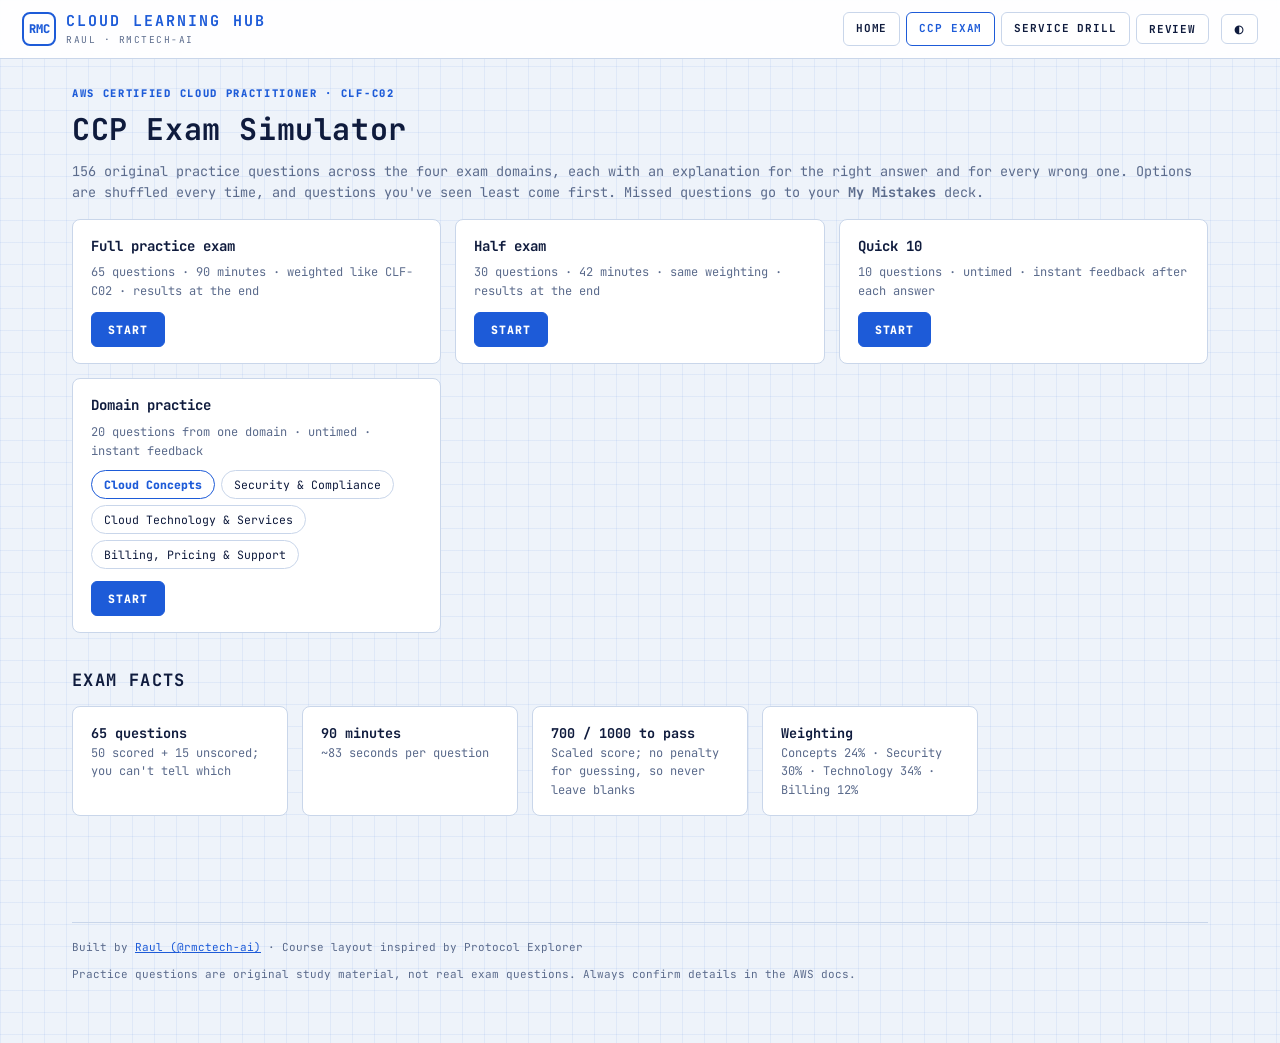
==== exam.html @ b0da9cb4 "Add Cloud Learning Hub: home, CCP exam simulator, service drill - Home page with all 8 Explorer cour" ====
<!DOCTYPE html>
<html lang="en">
<head>
<meta charset="utf-8">
<meta name="viewport" content="width=device-width,initial-scale=1">
<title>CCP Exam Simulator · Cloud Learning Hub</title>
<meta name="description" content="Practice for the AWS Certified Cloud Practitioner (CLF-C02) with a timed, domain-weighted simulator and explanations for every option.">
<link rel="icon" href="assets/favicon.svg" type="image/svg+xml">
<link rel="preconnect" href="https://fonts.googleapis.com"><link rel="preconnect" href="https://fonts.gstatic.com" crossorigin>
<link href="https://fonts.googleapis.com/css2?family=JetBrains+Mono:wght@400;500;700;800&display=swap" rel="stylesheet">
<link rel="stylesheet" href="css/hub.css">
</head>
<body>
<main class="wrap" id="app"></main>
<script src="js/common.js"></script>
<script src="js/study.js"></script>
<script src="js/exam-data-1.js"></script><script src="js/exam-data-2.js"></script>
<script>HUB.header('exam');</script>
<script src="js/exam.js"></script>
</body>
</html>
---- css/hub.css ----
/* Cloud Learning Hub — blueprint UI by Raul (rmctech-ai), matching the Explorer courses */
:root{
  --bg:#eef3fa; --panel:#ffffff; --ink:#0f1b3d; --mute:#5b6b8c; --faint:#a9b6cf;
  --line:#c9d6ea; --grid:rgba(29,91,216,.07); --blue:#1d5bd8; --blue2:#3b82f6; --blueSoft:#e6eefc;
  --green:#16a34a; --amber:#f59e0b; --purple:#7c3aed; --teal:#0d9488; --red:#e11d48; --pink:#db2777;
  --term:#0b1020; --mono:"JetBrains Mono","IBM Plex Mono",ui-monospace,SFMono-Regular,Menlo,Consolas,monospace; --r:8px;
}
[data-theme=dark]{ --bg:#070b16; --panel:#0d1424; --ink:#dfe8ff; --mute:#8fa1c7; --faint:#4a5a80; --line:#1f2c4a; --grid:rgba(96,140,255,.07); --blue:#5b8cff; --blue2:#7aa2ff; --blueSoft:#14213f; }
*{box-sizing:border-box} html,body{margin:0}
body{font-family:var(--mono);font-size:13.5px;color:var(--ink);background:var(--bg);line-height:1.55;
  background-image:linear-gradient(var(--grid) 1px,transparent 1px),linear-gradient(90deg,var(--grid) 1px,transparent 1px);background-size:22px 22px;min-height:100vh}
a{color:var(--blue)} button{font-family:inherit;cursor:pointer;color:inherit} code{background:var(--blueSoft);color:var(--blue);padding:1px 5px;border-radius:4px}
/* top bar */
.top{position:sticky;top:0;z-index:20;display:flex;align-items:center;gap:14px;padding:10px 22px;background:color-mix(in srgb,var(--panel) 92%,transparent);border-bottom:1.5px solid var(--line);backdrop-filter:blur(6px)}
.brand{display:flex;align-items:center;gap:10px;text-decoration:none;color:var(--ink)}
.brand .lg{width:34px;height:34px;border:2px solid var(--blue);border-radius:8px;display:grid;place-items:center;color:var(--blue);font-weight:800;font-size:12px}
.brand b{font-size:15px;letter-spacing:.14em;color:var(--blue)} .brand small{display:block;font-size:9.5px;letter-spacing:.16em;color:var(--mute)}
.nav{display:flex;gap:6px;margin-left:auto;flex-wrap:wrap;align-items:center}
.tbtn{border:1.5px solid var(--line);background:var(--panel);border-radius:6px;padding:7px 12px;font-size:11px;font-weight:700;letter-spacing:.08em;text-decoration:none;color:var(--ink)}
.tbtn:hover,.tbtn.on{border-color:var(--blue);color:var(--blue)}
.wrap{max-width:1180px;margin:0 auto;padding:26px 22px 60px}
.kicker{font-size:10.5px;font-weight:800;letter-spacing:.16em;color:var(--blue);margin:0 0 10px}
h1{font-size:30px;margin:0 0 8px;letter-spacing:.02em;line-height:1.2} h2{font-size:17px;letter-spacing:.08em;margin:34px 0 12px} h3{margin:0 0 6px;font-size:14px}
.mute{color:var(--mute)}
.card{background:var(--panel);border:1.5px solid var(--line);border-radius:var(--r);padding:16px 18px}
.grid{display:grid;gap:14px} .g2{grid-template-columns:repeat(auto-fill,minmax(320px,1fr))} .g3{grid-template-columns:repeat(auto-fill,minmax(260px,1fr))} .g4{grid-template-columns:repeat(auto-fill,minmax(200px,1fr))}
.btn{display:inline-block;border:1.5px solid var(--blue);background:var(--blue);color:#fff;border-radius:6px;padding:9px 16px;font-weight:800;font-size:11.5px;letter-spacing:.08em;text-decoration:none}
.btn.gh{background:transparent;color:var(--blue)} .btn.grn{background:var(--green);border-color:var(--green)} .btn.red{background:var(--red);border-color:var(--red)} .btn:disabled{opacity:.45;cursor:not-allowed}
.btnrow{display:flex;gap:8px;flex-wrap:wrap;margin-top:12px}
.bar{height:7px;background:var(--line);border-radius:4px;overflow:hidden} .bar i{display:block;height:100%;background:var(--blue);transition:width .3s}
.tag{display:inline-block;font-size:9.5px;font-weight:800;letter-spacing:.1em;padding:2px 7px;border-radius:4px;color:#fff;background:var(--blue)}
/* hero */
.hero{display:grid;grid-template-columns:1.4fr 1fr;gap:18px;align-items:stretch}
.hero .card{padding:22px}
.stat{display:grid;grid-template-columns:1fr 1fr;gap:10px}
.stat div{border:1.5px solid var(--line);border-radius:6px;padding:10px 12px} .stat b{display:block;font-size:22px;color:var(--blue)} .stat span{font-size:10.5px;letter-spacing:.1em;color:var(--mute)}
.count{font-size:42px;font-weight:800;color:var(--blue);line-height:1}
/* course cards */
.course{display:flex;flex-direction:column;gap:6px;text-decoration:none;color:var(--ink);transition:transform .15s,border-color .15s}
.course:hover{transform:translateY(-2px);border-color:var(--blue)}
.course .hd{display:flex;align-items:center;gap:10px} .course .em{font-size:26px} .course .n{font-size:10.5px;color:var(--mute);letter-spacing:.1em}
.course .meta{display:flex;justify-content:space-between;font-size:11px;color:var(--mute)}
.path{display:flex;flex-wrap:wrap;gap:6px;align-items:center;font-size:11.5px} .path span{border:1.5px solid var(--line);border-radius:20px;padding:4px 10px;background:var(--panel)} .path i{color:var(--faint);font-style:normal}
.path span.done{border-color:var(--green);color:var(--green)} .path span.now{border-color:var(--blue);color:var(--blue);font-weight:700}
/* exam */
.ex-top{display:flex;align-items:center;gap:12px;flex-wrap:wrap;margin-bottom:12px}
.ex-top .timer{font-size:20px;font-weight:800;color:var(--blue);margin-left:auto} .ex-top .timer.low{color:var(--red)}
.ex-q{font-size:15px;font-weight:700;line-height:1.5;margin:6px 0 14px}
.opt{display:flex;gap:10px;width:100%;text-align:left;border:1.5px solid var(--line);background:var(--panel);border-radius:7px;padding:11px 13px;margin:7px 0;font-size:13px;line-height:1.45}
.opt:hover:not(:disabled){border-color:var(--blue)} .opt .lt{font-weight:800;color:var(--blue);min-width:18px}
.opt.sel{border-color:var(--blue);background:var(--blueSoft)} .opt.r{border-color:var(--green);background:color-mix(in srgb,var(--green) 11%,transparent)} .opt.w{border-color:var(--red);background:color-mix(in srgb,var(--red) 9%,transparent)}
.opt .ex{display:block;font-size:11.5px;color:var(--mute);margin-top:3px}
.fb{margin-top:12px;padding:10px 12px;border-left:3px solid var(--blue);background:color-mix(in srgb,var(--blue) 6%,transparent);border-radius:0 6px 6px 0;font-size:12.5px}
.fb b{display:block;font-size:10px;letter-spacing:.12em;margin-bottom:3px;color:var(--blue)} .fb.ok{border-color:var(--green)} .fb.ok b{color:var(--green)} .fb.bad{border-color:var(--red)} .fb.bad b{color:var(--red)}
.navg{display:flex;flex-wrap:wrap;gap:4px;margin-top:14px} .navg button{width:30px;height:28px;border:1.5px solid var(--line);background:var(--panel);border-radius:4px;font-size:10.5px;font-weight:700}
.navg button.a{background:var(--blueSoft);border-color:var(--blue2)} .navg button.f{box-shadow:inset 0 -3px 0 var(--amber)} .navg button.c{outline:2px solid var(--blue)} .navg button.ok{background:color-mix(in srgb,var(--green) 20%,transparent);border-color:var(--green)} .navg button.no{background:color-mix(in srgb,var(--red) 16%,transparent);border-color:var(--red)}
.flag.on{border-color:var(--amber);color:#b45309;background:color-mix(in srgb,var(--amber) 14%,transparent)}
.dom{display:grid;grid-template-columns:150px 1fr 60px;gap:10px;align-items:center;margin:8px 0;font-size:12px}
.big-score{font-size:56px;font-weight:800;line-height:1} .pass{color:var(--green)} .fail{color:var(--red)}
table.hist{width:100%;border-collapse:collapse;font-size:12px} table.hist td,table.hist th{border-bottom:1px solid var(--line);padding:6px 8px;text-align:left} table.hist th{font-size:10px;letter-spacing:.1em;color:var(--mute)}
.seg{display:flex;gap:6px;flex-wrap:wrap} .seg button{border:1.5px solid var(--line);background:var(--panel);border-radius:20px;padding:6px 12px;font-size:11.5px} .seg button.on{border-color:var(--blue);color:var(--blue);font-weight:800}
.rv{border-bottom:1px dashed var(--line);padding:12px 0} .rv .q{font-weight:700;margin-bottom:6px}
/* drill */
.dr-scn{font-size:19px;font-weight:700;line-height:1.45;min-height:84px;margin:8px 0 14px}
.dr-ops{display:grid;grid-template-columns:1fr 1fr;gap:10px} .dr-ops .opt{margin:0;min-height:58px;align-items:center;font-weight:700}
.tbar{height:8px;background:var(--line);border-radius:4px;overflow:hidden;margin-bottom:10px} .tbar i{display:block;height:100%;background:var(--green);transition:width .1s linear}
.pill{display:inline-block;border:1.5px solid var(--line);border-radius:20px;padding:3px 10px;font-size:11px;font-weight:700;margin-right:6px}
.foot{margin-top:46px;padding-top:16px;border-top:1.5px solid var(--line);font-size:11px;color:var(--mute);display:flex;justify-content:space-between;flex-wrap:wrap;gap:10px}
.toast{position:fixed;bottom:18px;right:18px;background:var(--term);color:#fff;padding:10px 14px;border-radius:6px;font-size:12px;opacity:0;transition:opacity .2s;z-index:90} .toast.show{opacity:1}
@media (max-width:820px){.hero{grid-template-columns:1fr}.dr-ops{grid-template-columns:1fr}.top{flex-wrap:wrap}.nav{margin-left:0}}
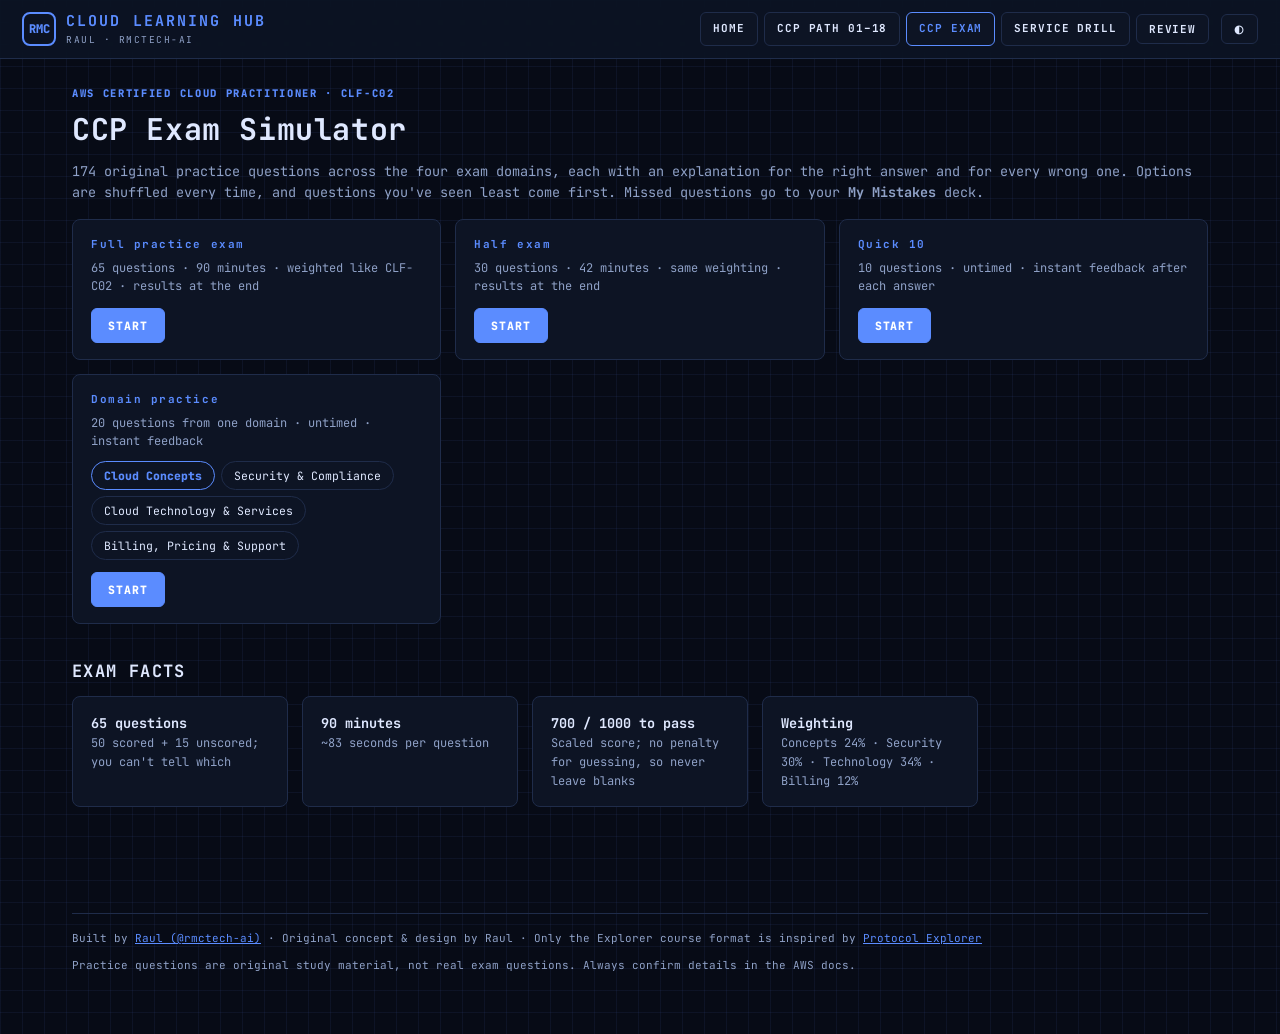
==== commit bfc67ea4: "Add CCP Study Path 01-18, 18 new practice questions, domain deep links - ccp.html: 18 numbered modul" ====
--- a/exam.html
+++ b/exam.html
@@ -14,7 +14,7 @@
 <main class="wrap" id="app"></main>
 <script src="js/common.js"></script>
 <script src="js/study.js"></script>
-<script src="js/exam-data-1.js"></script><script src="js/exam-data-2.js"></script>
+<script src="js/exam-data-1.js"></script><script src="js/exam-data-2.js"></script><script src="js/exam-data-3.js"></script>
 <script>HUB.header('exam');</script>
 <script src="js/exam.js"></script>
 </body>
--- a/css/hub.css
+++ b/css/hub.css
@@ -68,3 +68,12 @@
 .foot{margin-top:46px;padding-top:16px;border-top:1.5px solid var(--line);font-size:11px;color:var(--mute);display:flex;justify-content:space-between;flex-wrap:wrap;gap:10px}
 .toast{position:fixed;bottom:18px;right:18px;background:var(--term);color:#fff;padding:10px 14px;border-radius:6px;font-size:12px;opacity:0;transition:opacity .2s;z-index:90} .toast.show{opacity:1}
 @media (max-width:820px){.hero{grid-template-columns:1fr}.dr-ops{grid-template-columns:1fr}.top{flex-wrap:wrap}.nav{margin-left:0}}
+
+/* CCP study path */
+.mod .num,.card .num{display:inline-grid;place-items:center;min-width:44px;height:36px;padding:0 8px;border:2px solid var(--blue);border-radius:7px;font-weight:800;font-size:16px;color:var(--blue)}
+.mod .cols{display:grid;grid-template-columns:1.25fr 1fr;gap:22px;margin-top:12px}
+.mod h3,.card h3{font-size:11px;letter-spacing:.14em;color:var(--blue)}
+.mod ul,.card ol,.card ul{margin:6px 0;padding-left:18px} .mod li,.card ol li{margin:5px 0;line-height:1.5}
+.lk{display:flex;flex-wrap:wrap;gap:6px} .lk a{border:1.5px solid var(--line);border-radius:20px;padding:3px 10px;font-size:11px;text-decoration:none} .lk a:hover{border-color:var(--blue)}
+.ck{display:flex;gap:8px;align-items:flex-start;margin:5px 0;font-size:12.5px;cursor:pointer} .ck input{margin-top:3px;accent-color:var(--green)}
+@media (max-width:820px){.mod .cols{grid-template-columns:1fr}}
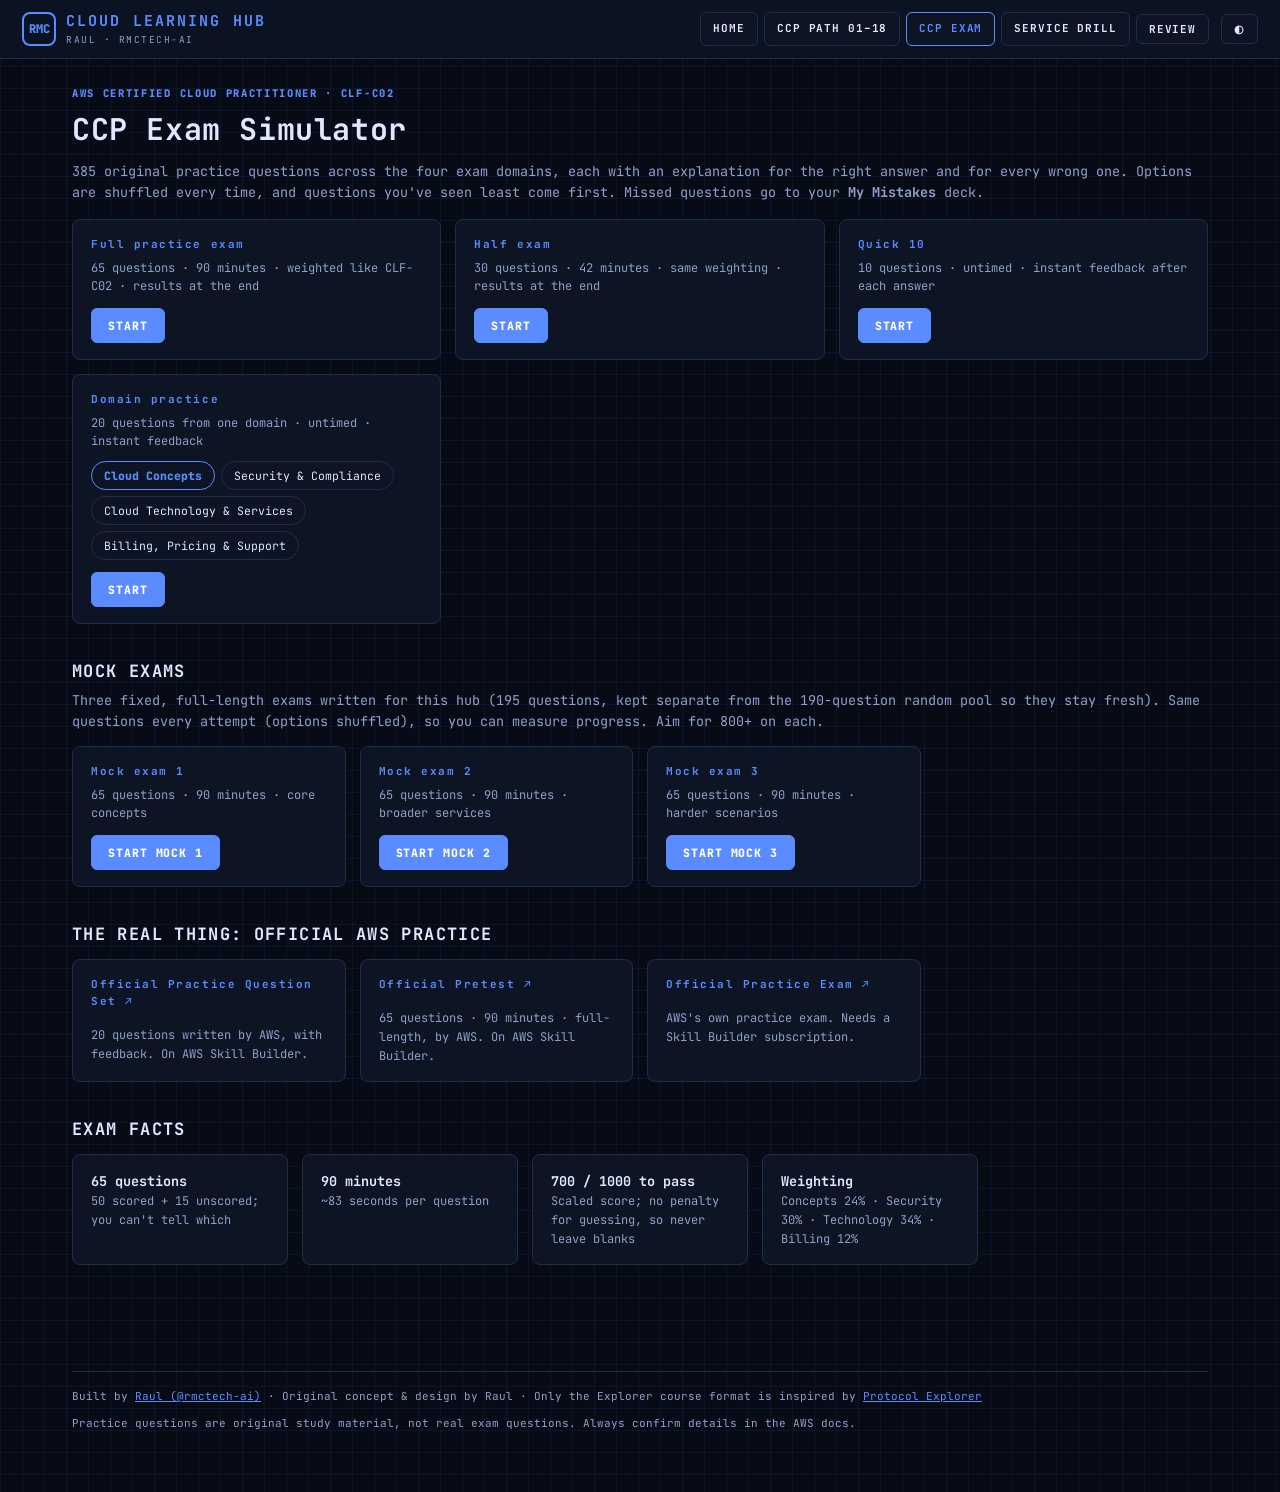
==== commit c02317fa: "CCP simulator: 3 original mock exams (195 new questions) + official AWS practice links - exam-mocks." ====
--- a/exam.html
+++ b/exam.html
@@ -14,7 +14,7 @@
 <main class="wrap" id="app"></main>
 <script src="js/common.js"></script>
 <script src="js/study.js"></script>
-<script src="js/exam-data-1.js"></script><script src="js/exam-data-2.js"></script><script src="js/exam-data-3.js"></script>
+<script src="js/exam-data-1.js"></script><script src="js/exam-data-2.js"></script><script src="js/exam-data-3.js"></script><script src="js/exam-mocks.js"></script>
 <script>HUB.header('exam');</script>
 <script src="js/exam.js"></script>
 </body>
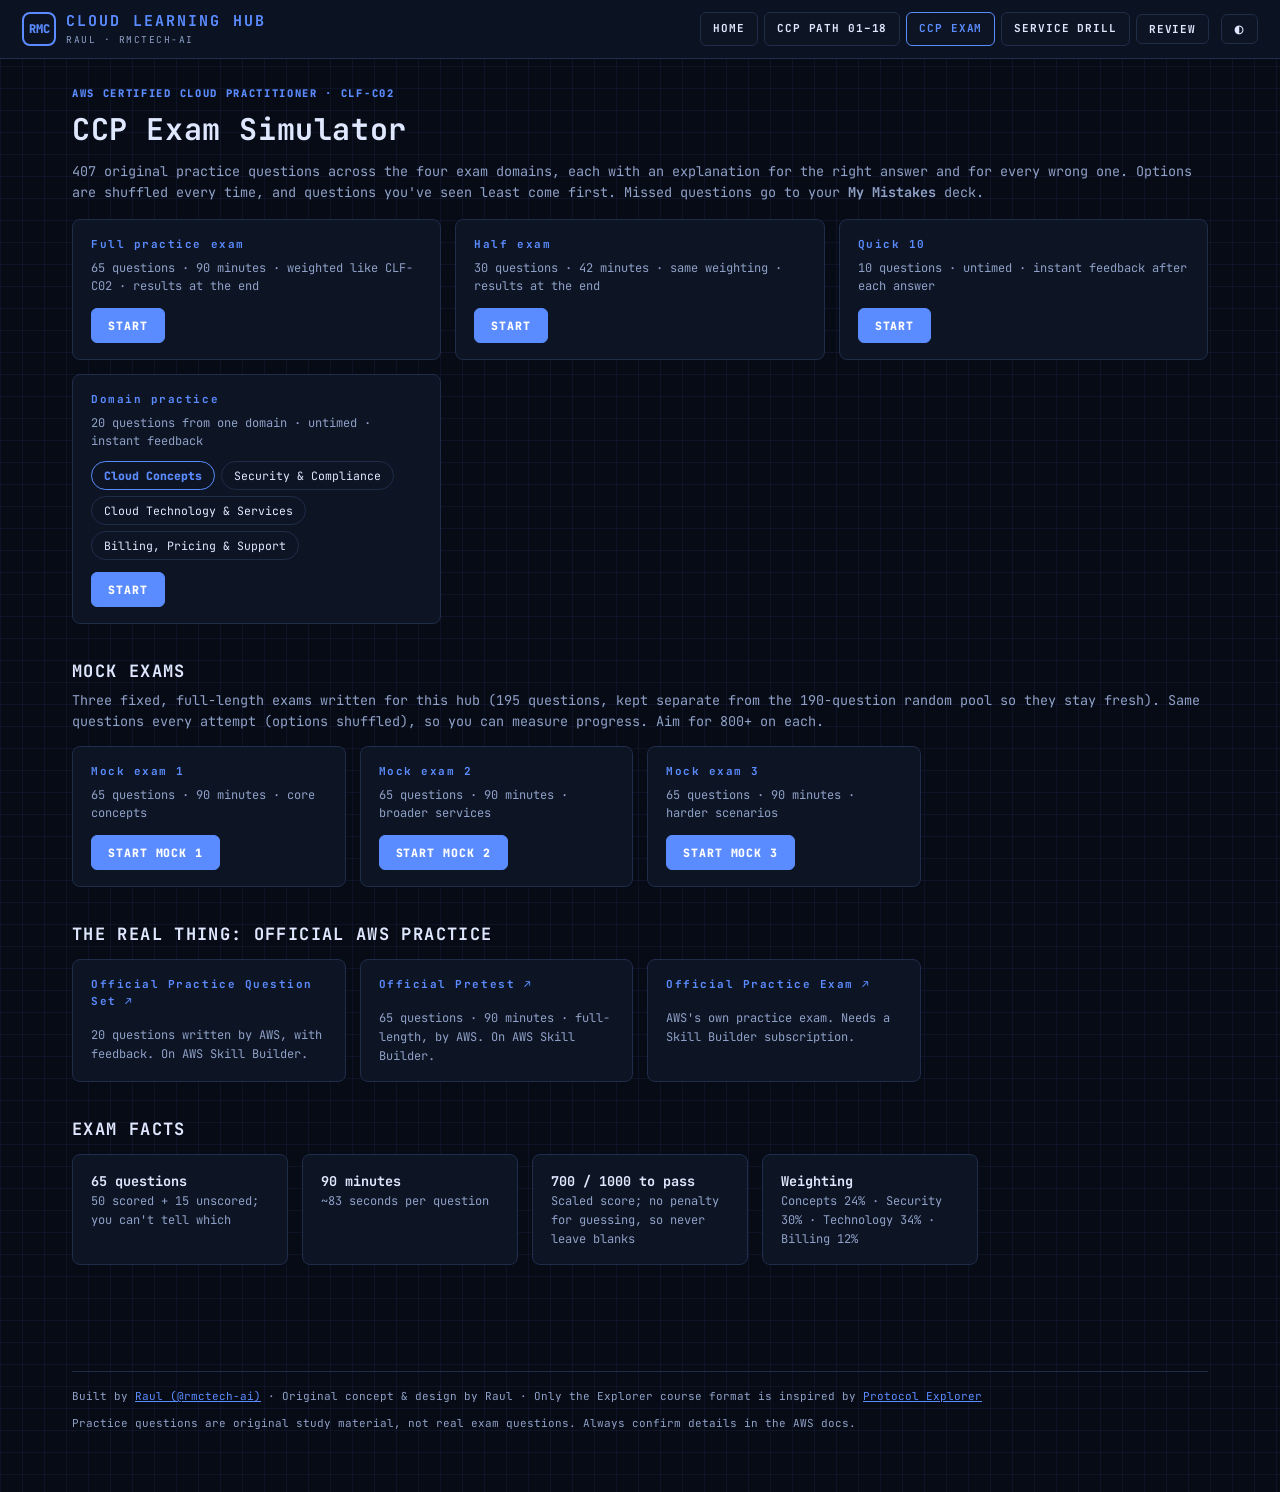
==== commit 6fb21aa6: "Align CCP kit with exam guide CLF-C02 v1.3 (Oct 29, 2026) - Support plans: Basic, Business Support+," ====
--- a/exam.html
+++ b/exam.html
@@ -14,7 +14,7 @@
 <main class="wrap" id="app"></main>
 <script src="js/common.js"></script>
 <script src="js/study.js"></script>
-<script src="js/exam-data-1.js"></script><script src="js/exam-data-2.js"></script><script src="js/exam-data-3.js"></script><script src="js/exam-mocks.js"></script>
+<script src="js/exam-data-1.js"></script><script src="js/exam-data-2.js"></script><script src="js/exam-data-3.js"></script><script src="js/exam-mocks.js"></script><script src="js/exam-data-4.js"></script>
 <script>HUB.header('exam');</script>
 <script src="js/exam.js"></script>
 </body>
